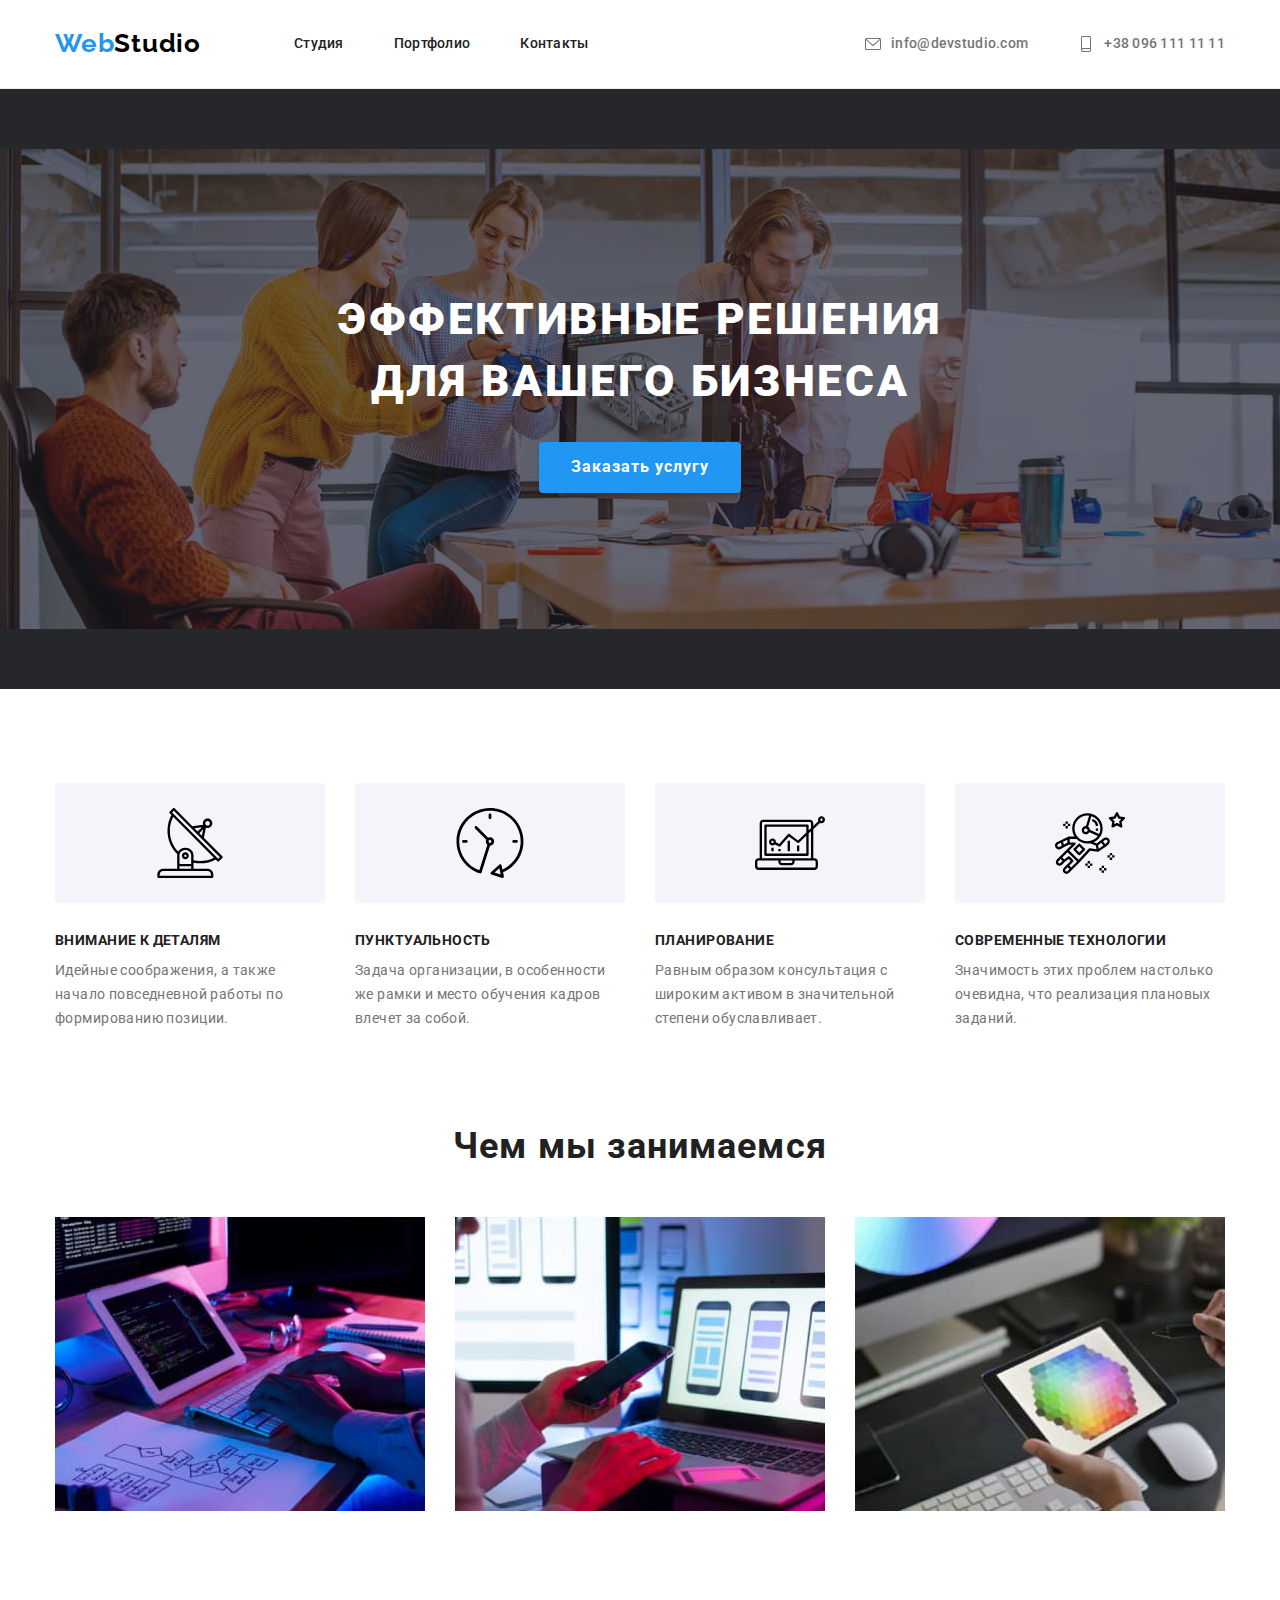
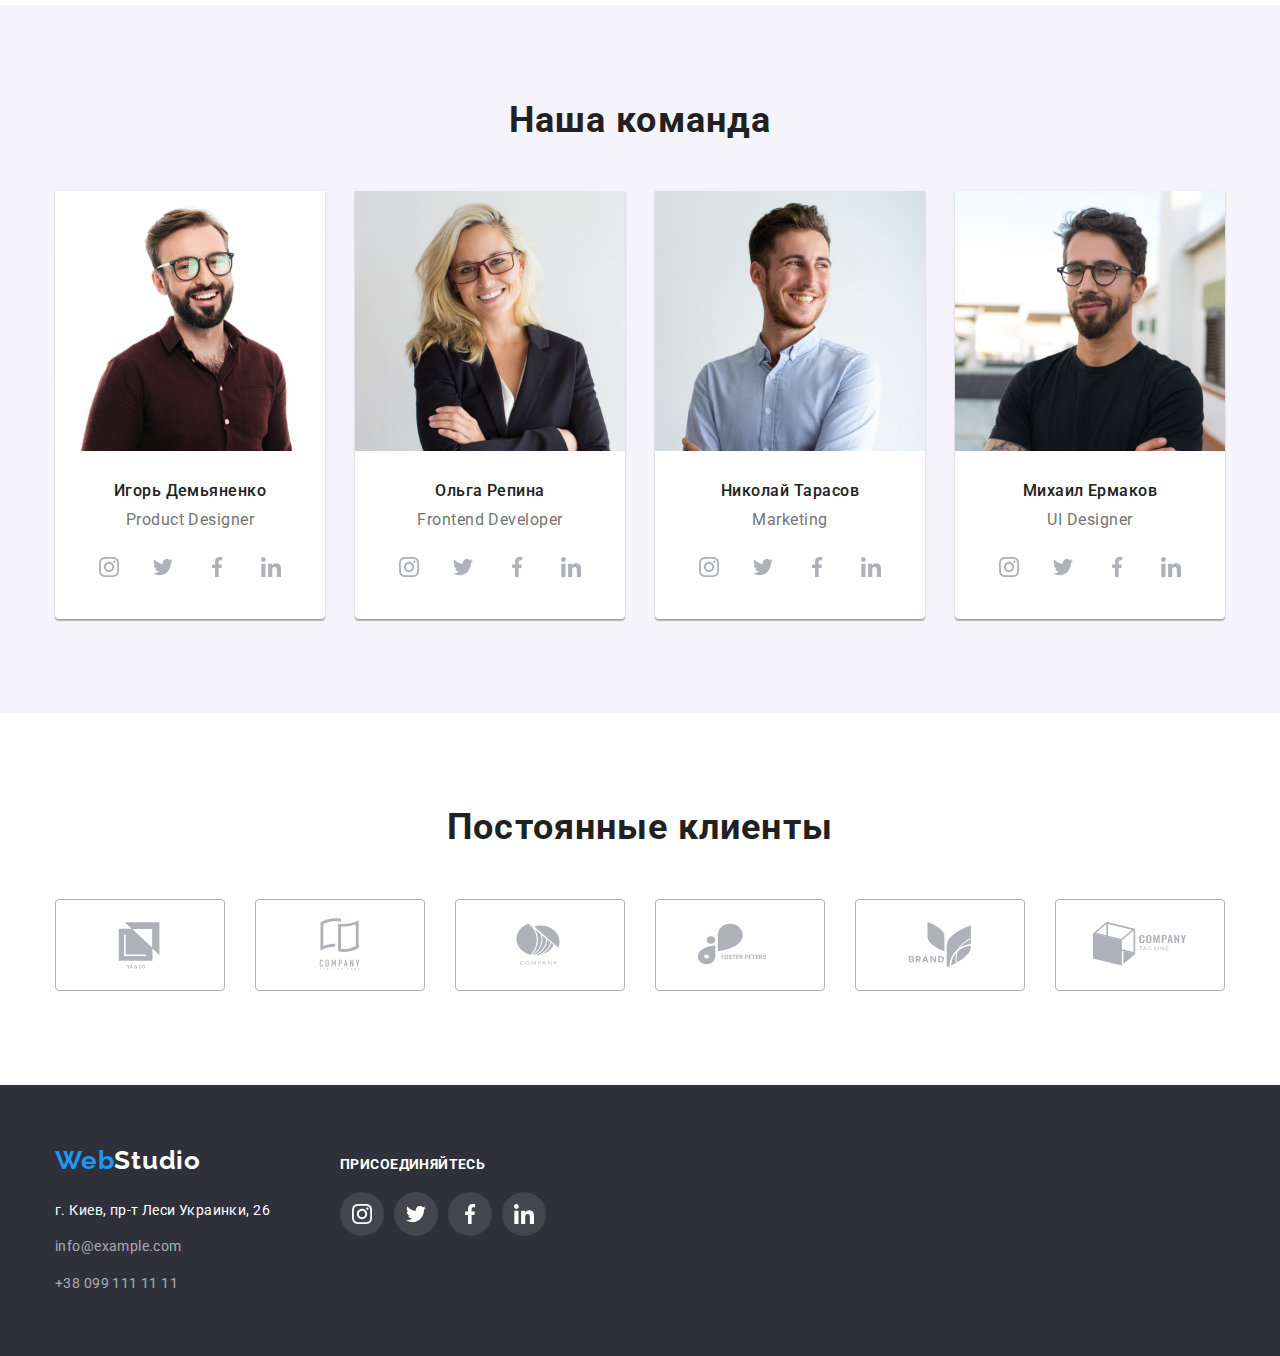
==== index.html @ 1ecd4c77 "первая загрузка сайта" ====
<!DOCTYPE html>
<html lang="ru">

<head>
    <meta charset="UTF-8">
    <meta http-equiv="X-UA-Compatible" content="IE=edge">
    <meta name="viewport" content="width=device-width, initial-scale=1.0">
    <title>Webstudio</title>
    <link rel="preconnect" href="https://fonts.googleapis.com">
    <link rel="preconnect" href="https://fonts.gstatic.com" crossorigin>
    <link
        href="https://fonts.googleapis.com/css2?family=Raleway:wght@700&family=Roboto:wght@400;500;700;900&display=swap"
        rel="stylesheet">
    <link rel="stylesheet" href="./css/modern-normalize.css">
    <link rel="stylesheet" href="./css/styles.css">
</head>

<body>

    <!--Шапка сайта. Навигация-->

    <header class="header">
        <div class="container">
            <div class="header-nav">
                <nav class="navigation">
                    <a class="header-logo link" href="./index.html"><span class="header-logo-decor">Web</span>Studio</a>
                    <ul class="menu-list lists">
                        <li class="nav-menu-item"><a class="menu-item link" href="./index.html">Студия</a></li>
                        <li class="nav-menu-item"><a class="menu-item link" href="./portfolio.html">Портфолио</a></li>
                        <li class="nav-menu-item"><a class="menu-item link" href="">Контакты</a></li>
                    </ul>
                </nav>
                <ul class="lists">
                    <li class="nav-email"><a class="email-nav link" href="mailto:info@devstudio.com">
                            <svg class="email-icon">
                                <use href="./images/icons.svg#icon-email"></use>
                            </svg>info@devstudio.com</a></li>
                    <li class="nav-tel"><a class="tel-nav link" href="tel:+380961111111">
                            <svg class="phone-icon">
                                <use href="./images/icons.svg#icon-phone"></use>
                            </svg>+38 096 111 11 11</a></li>
                </ul>
            </div>
        </div>
    </header>

    <!--Главный контект страницы-->

    <main class="main-content">

        <!--Секция Герой-->

        <section class="hero">
            <div class="container">
                <h1 class="hero-title">
                    Эффективные решения для вашего бизнеса
                </h1>
                <button class="hero-button" type="button">Заказать услугу</button>
            </div>
        </section>

        <!--Секция преимущества-->

        <section class="section">
            <div class="container">
                <h2 class="visually-hidden">Наши преимущества</h2>
                <ul class="list-advantages lists">
                    <li class="item-advantages">
                        <div class="antenna-svg">
                            <svg class="icon-antenna">
                                <use href="./images/icons.svg#icon-antenna"></use>
                            </svg>
                        </div>
                        <h3 class="title-advantages">Внимание к деталям</h3>
                        <p class="content-advantages">Идейные соображения, а также начало повседневной работы по
                            формированию позиции.</p>
                    </li>

                    <li class="item-advantages">
                        <div class="clock-svg">
                            <svg class="icon-clock">
                                <use href="./images/icons.svg#icon-clock"></use>
                            </svg>
                        </div>
                        <h3 class="title-advantages">Пунктуальность</h3>
                        <p class="content-advantages">Задача организации, в особенности же рамки и место обучения
                            кадров
                            влечет за собой.</p>
                    </li>

                    <li class="item-advantages">
                        <div class="diagram-svg">
                            <svg class="icon-diagram">
                                <use href="./images/icons.svg#icon-diagram"></use>
                            </svg>
                        </div>
                        <h3 class="title-advantages">Планирование</h3>
                        <p class="content-advantages">Равным образом консультация с широким активом в значительной
                            степени
                            обуславливает.</p>
                    </li>

                    <li class="item-advantages">
                        <div class="astronaut-svg">
                            <svg class="icon-astronaut">
                                <use href="./images/icons.svg#icon-astronaut"></use>
                            </svg>
                        </div>
                        <h3 class="title-advantages">Современные технологии</h3>
                        <p class="content-advantages">Значимость этих проблем настолько очевидна, что реализация
                            плановых
                            заданий.</p>
                    </li>
                </ul>
            </div>
        </section>

        <!--Секция чем мы занимаемся-->

        <section class="services section">
            <div class="container">
                <h2 class="title-services">Чем мы занимаемся</h2>
                <ul class="services-list lists">
                    <li class="services-item"><img src="./images/service1.jpg" alt="Пишем код" width="370">
                    </li>
                    <li class="services-item"><img src="./images/service2.jpg" alt="Делаем дизайн" width="370"></li>
                    <li class="services-item"><img src="./images/service3.jpg" alt="Точный подбор цветовой гаммы"
                            width="370"></li>
                </ul>
            </div>
        </section>

        <!--Секция наша команда-->
        <section class="team section">
            <div class="container">
                <h2 class="team-title">Наша команда</h2>
                <ul class="team-list lists">

                    <li class="team-item">
                        <img class="img team-image" src="./images/team1.jpg" alt="Игорь Демьяненко" width="270">
                        <div class="name-position">
                            <h3 class="team-name">Игорь Демьяненко</h3>
                            <p class="team-position">Product Designer</p>
                            <ul class="team-social-icons">
                                <li class="team-social-icon-link link">
                                    <a href="https://www.instagram.com/" class="icon-bg" target="_blank">
                                        <svg class="icon-social">
                                            <use href="./images/icons.svg#icon-instagram"></use>
                                        </svg>
                                    </a>
                                </li>
                                <li class="team-social-icon-link link">
                                    <a href="https://twitter.com/?lang=ru" class="icon-bg" target="_blank">
                                        <svg class="icon-social">
                                            <use href="./images/icons.svg#icon-twitter"></use>
                                        </svg>
                                    </a>
                                </li>
                                <li class="team-social-icon-link link">
                                    <a href="https://www.facebook.com/" class="icon-bg" target="_blank">
                                        <svg class="icon-social">
                                            <use href="./images/icons.svg#icon-facebook"></use>
                                        </svg>
                                    </a>
                                </li>
                                <li class="team-social-icon-link link">
                                    <a href="https://www.linkedin.com/" class="icon-bg" target="_blank">
                                        <svg class="icon-social">
                                            <use href="./images/icons.svg#icon-linkedin"></use>
                                        </svg>
                                    </a>
                                </li>
                            </ul>
                        </div>

                    </li>

                    <li class="team-item">
                        <img class="img team-image" src="./images/team2.jpg" alt="Ольга Репина" width="270">
                        <div class="name-position">
                            <h3 class="team-name">Ольга Репина</h3>
                            <p class="team-position">Frontend Developer</p>
                            <ul class="team-social-icons">
                                <li class="team-social-icon-link link">
                                    <a href="https://www.instagram.com/" class="icon-bg" target="_blank">
                                        <svg class="icon-social">
                                            <use href="./images/icons.svg#icon-instagram"></use>
                                        </svg>
                                    </a>
                                </li>
                                <li class="team-social-icon-link link">
                                    <a href="https://twitter.com/?lang=ru" class="icon-bg" target="_blank">
                                        <svg class="icon-social">
                                            <use href="./images/icons.svg#icon-twitter"></use>
                                        </svg>
                                    </a>
                                </li>
                                <li class="team-social-icon-link link">
                                    <a href="https://www.facebook.com/" class="icon-bg" target="_blank">
                                        <svg class="icon-social">
                                            <use href="./images/icons.svg#icon-facebook"></use>
                                        </svg>
                                    </a>
                                </li>
                                <li class="team-social-icon-link link">
                                    <a href="https://www.linkedin.com/" class="icon-bg" target="_blank">
                                        <svg class="icon-social">
                                            <use href="./images/icons.svg#icon-linkedin"></use>
                                        </svg>
                                    </a>
                                </li>
                            </ul>
                        </div>

                    </li>

                    <li class="team-item">
                        <img class="img team-image" src="./images/team3.jpg" alt="Николай Тарасов" width="270">
                        <div class="name-position">
                            <h3 class="team-name">Николай Тарасов</h3>
                            <p class="team-position">Marketing</p>
                            <ul class="team-social-icons">
                                <li class="team-social-icon-link link">
                                    <a href="https://www.instagram.com/" class="icon-bg" target="_blank">
                                        <svg class="icon-social">
                                            <use href="./images/icons.svg#icon-instagram"></use>
                                        </svg>
                                    </a>
                                </li>
                                <li class="team-social-icon-link link">
                                    <a href="https://twitter.com/?lang=ru" class="icon-bg" target="_blank">
                                        <svg class="icon-social">
                                            <use href="./images/icons.svg#icon-twitter"></use>
                                        </svg>
                                    </a>
                                </li>
                                <li class="team-social-icon-link link">
                                    <a href="https://www.facebook.com/" class="icon-bg" target="_blank">
                                        <svg class="icon-social">
                                            <use href="./images/icons.svg#icon-facebook"></use>
                                        </svg>
                                    </a>
                                </li>
                                <li class="team-social-icon-link link">
                                    <a href="https://www.linkedin.com/" class="icon-bg" target="_blank">
                                        <svg class="icon-social">
                                            <use href="./images/icons.svg#icon-linkedin"></use>
                                        </svg>
                                    </a>
                                </li>
                            </ul>
                        </div>

                    </li>

                    <li class="team-item">
                        <img class="img team-image" src="./images/team4.jpg" alt="Михаил Ермаков" width="270">
                        <div class="name-position">
                            <h3 class="team-name">Михаил Ермаков</h3>
                            <p class="team-position">UI Designer</p>
                            <ul class="team-social-icons">
                                <li class="team-social-icon-link link">
                                    <a href="https://www.instagram.com/" class="icon-bg" target="_blank">
                                        <svg class="icon-social">
                                            <use href="./images/icons.svg#icon-instagram"></use>
                                        </svg>
                                    </a>
                                </li>
                                <li class="team-social-icon-link link">
                                    <a href="https://twitter.com/?lang=ru" class="icon-bg" target="_blank">
                                        <svg class="icon-social">
                                            <use href="./images/icons.svg#icon-twitter"></use>
                                        </svg>
                                    </a>
                                </li>
                                <li class="team-social-icon-link link">
                                    <a href="https://www.facebook.com/" class="icon-bg" target="_blank">
                                        <svg class="icon-social">
                                            <use href="./images/icons.svg#icon-facebook"></use>
                                        </svg>
                                    </a>
                                </li>
                                <li class="team-social-icon-link link">
                                    <a href="https://www.linkedin.com/" class="icon-bg" target="_blank">
                                        <svg class="icon-social">
                                            <use href="./images/icons.svg#icon-linkedin"></use>
                                        </svg>
                                    </a>
                                </li>
                            </ul>
                        </div>

                    </li>
                </ul>
            </div>
        </section>

        <section class="section">
            <div class="container">
                <h2 class="clients-title">Постоянные клиенты</h2>
                <ul class="clients-list lists">
                    <li class="clients-item">
                        <a href="" class="clients-link link">
                            <svg class="clients-icon">
                                <use href="./images/icons.svg#icon-Logo-client1"></use>
                            </svg>
                        </a>
                    </li>
                    <li class="clients-item">
                        <a href="" class="clients-link link">
                            <svg class="clients-icon">
                                <use href="./images/icons.svg#icon-Logo-client2"></use>
                            </svg>
                        </a>
                    </li>
                    <li class="clients-item">
                        <a href="" class="clients-link link">
                            <svg class="clients-icon">
                                <use href="./images/icons.svg#icon-Logo-client3"></use>
                            </svg>
                        </a>
                    </li>
                    <li class="clients-item">
                        <a href="" class="clients-link link">
                            <svg class="clients-icon">
                                <use href="./images/icons.svg#icon-Logo-client4"></use>
                            </svg>
                        </a>
                    </li>
                    <li class="clients-item">
                        <a href="" class="clients-link link">
                            <svg class="clients-icon">
                                <use href="./images/icons.svg#icon-Logo-client5"></use>
                            </svg>
                        </a>
                    </li>
                    <li class="clients-item">
                        <a href="" class="clients-link link">
                            <svg class="clients-icon">
                                <use href="./images/icons.svg#icon-Logo-client6"></use>
                            </svg>
                        </a>
                    </li>
                </ul>
            </div>
        </section>
    </main>

    <!--Подвал сайта-->

    <footer class="footer">
        <div class="container footer-content-container">
            <div class="footer-content">
                <a class="footer-logo link" href="./index.html"><span class="footer-logo-decor">Web</span><span
                        class="footer-logo-decor-studio">Studio</span></a>
                <address>
                    <ul class="lists">
                        <li class="address-list-item"><a class="address link"
                                href="https://www.google.com.ua/maps/place/%D0%B1%D1%83%D0%BB.+%D0%9B%D0%B5%D1%81%D0%B8+%D0%A3%D0%BA%D1%80%D0%B0%D0%B8%D0%BD%D0%BA%D0%B8,+26,+%D0%9A%D0%B8%D0%B5%D0%B2,+02000/@50.4265841,30.5361971,17z/data=!3m1!4b1!4m5!3m4!1s0x40d4cf0e033ecbe9:0x57a4dffefec77da0!8m2!3d50.4265807!4d30.5383858?hl=ru"
                                target="_blank">г.
                                Киев, пр-т Леси Украинки, 26</a></li>
                        <li class="address-list-item"><a class="email-footer link"
                                href="mailto:info@example.com">info@example.com</a></li>
                        <li class="address-list-item"><a class="tel-footer link" href="tel:+380991111111">+38 099 111 11
                                11</a></li>
                    </ul>
                </address>
            </div>

            <div class="footer-socials">
                <p class="footer-social-title">присоединяйтесь</p>
                <ul class="footer-social-icons">
                    <li class="footer-social-icon-link link">
                        <a href="https://www.instagram.com/" class="footer-icon-bg" target="_blank">
                            <svg class="footer-icon-social">
                                <use href="./images/icons.svg#icon-instagram"></use>
                            </svg>
                        </a>
                    </li>
                    <li class="footer-social-icon-link link">
                        <a href="https://twitter.com/?lang=ru" class="footer-icon-bg" target="_blank">
                            <svg class="footer-icon-social">
                                <use href="./images/icons.svg#icon-twitter"></use>
                            </svg>
                        </a>
                    </li>
                    <li class="footer-social-icon-link link">
                        <a href="https://www.facebook.com/" class="footer-icon-bg" target="_blank">
                            <svg class="footer-icon-social">
                                <use href="./images/icons.svg#icon-facebook"></use>
                            </svg>
                        </a>
                    </li>
                    <li class="footer-social-icon-link link">
                        <a href="https://www.linkedin.com/" class="footer-icon-bg" target="_blank">
                            <svg class="footer-icon-social">
                                <use href="./images/icons.svg#icon-linkedin"></use>
                            </svg>
                        </a>
                    </li>
                </ul>
            </div>
        </div>
    </footer>
</body>

</html>
---- css/styles.css ----
/*----------Переменные для сайта----------*/
:root {
    /*-----Глобальные цвета-----*/
    --body-color: #757575;
    --a-color: #212121;
    /*-----Цвета для логотипа-----*/
    --logo-color: #000000;
    --logo-decor-color: #2196F3;
    /*-----Цвета для ссылок-----*/
    --menu-item-hover-focus-color: #2196F3;
    --email-tel-nav-color: #757575;
    --email-tel-nav-hover-focus-color: #2196F3;
    --email-tel-footer-color: #ffffff;
    /*-----index.html. Section Hero-----*/
    --hero-title-color: #ffffff;
    --hero-button-bg-color: #2196F3;
    --hero-button-text-color: #FFFFFF;
    /*-----index.html. Section Advantages-----*/
    --title-advantages-color: #212121;
    --content-advantages-color: #757575;
    /*-----index.html. Section Services-----*/
    --title-services-color: #212121;
    /*-----index.html. Section Team-----*/
    --team-title-color: #212121;
    --team-name-color: #212121;
    --team-position-color: #757575;
    /*-----portfolio.html. Section Filter-----*/
    --filter-btn-color: #212121;
    --filter-btn-bg-color: #F5F4FA;
    --filter-btn-bg-hover-focus-color: #2196F3;
    --filter-btn-text-chover-focus-color: #FFFFFF;
    /*-----portfolio.html. Section Cards-----*/
    --cards-item-title-color: #212121;
    --cards-item-type-color: #757575;
}
/*----------Стандартные свойства для сайта----------*/
body {
    font-family: 'Roboto', sans-serif;
    line-height: 1.71;
    color: var(--body-color);
    margin: 0;
}

.link {
    text-decoration: none;
    font-size: 14px;
    line-height: 1.71;
    letter-spacing: 0.02em;
    color: var(--a-color);
    list-style: none;
}
.container {
    width: 1200px;
    margin-left: auto;
    margin-right: auto;
    padding-left: 15px;
    padding-right: 15px;
}
.section {
    padding-top: 94px;
    padding-bottom: 94px;
}

.lists {
    list-style: none;
}
h1,
h2,
h3,
h4,
h5,
h6,
ul,
p {
    margin: 0;
    padding: 0;
}
img {
    display: block;
    max-width: 100%;
    height: auto;
}

.visually-hidden {
    position: absolute;
    width: 1px;
    height: 1px;
    margin: -1px;
    border: 0;
    padding: 0;
    
    white-space: nowrap;
    clip-path: inset(100%);
    clip: rect(0 0 0 0);
    overflow: hidden;
  }

/*----------Стили для логотипа. Шапка/Подвал сайта----------*/
.header {
    border-bottom: 1px solid #ECECEC;
}

.header-logo {
    font-family: 'Raleway', sans-serif;
    font-weight: 700;
    font-size: 26px;
    line-height: 1.2;
    letter-spacing: 0.03em;
    color: var(--logo-color);
    margin-right: 93px;
}
.footer-logo {
    font-family: 'Raleway', sans-serif;
    font-weight: 700;
    font-size: 26px;
    line-height: 1.2;
    letter-spacing: 0.03em;
    color: var(--logo-color);
}

.header-logo-decor,
.footer-logo-decor {
    color: var(--logo-decor-color);
}
.footer-logo-decor-studio {
    color: #FFFFFF;
}
/*----------Оформление ссылок. Шапка/Подвал сайта----------*/
/*HEADER*/
.header-nav {
    display: flex;
    justify-content: space-between;
    align-items: center;
}

.navigation {
    display: flex;
    align-items: center;
}

.navigation > .menu-list {
    display: flex;
}

.nav-menu-item {
    margin-right: 50px;
}

.navigation .nav-menu-item:last-child {
    margin-right: 0;
}

.header-nav > .lists {
    display: flex;
}

.nav-email {
    margin-right: 50px;
}

.menu-item {
    font-weight: 500;
    padding-top: 32px;
    padding-bottom: 32px;
    display: block;
}
.menu-item:hover,
.menu-item:focus {
    color: var(--menu-item-hover-focus-color);
}
.email-nav,
.tel-nav {
    color: var(--email-tel-nav-color);
    font-weight: 500;
    padding-top: 32px;
    padding-bottom: 32px;
    display: inline-flex;
    align-items: center;
}
.email-nav:hover,
.email-nav:focus,
.tel-nav:hover,
.tel-nav:focus {
    color: var(--email-tel-nav-hover-focus-color);
}

.email-icon {
    width: 16px;
    height: 16px;
    fill: currentColor;
    margin-right: 10px;
}

.phone-icon {
    width: 16px;
    height: 16px;
    fill: currentColor;
    margin-right: 10px;
}

/*FOOTER*/
.footer-content {
    margin-right: 70px;
}

.footer-content-container {
    display: flex;
    align-items: baseline;
}

.footer-logo {
    display: block;
    margin-bottom: 20px;
}
.address {
    color: var(--email-tel-footer-color);
    letter-spacing: 0.03em;
    font-style: normal;
}
.address-list-item {
    margin-bottom: 9px;
}
.address-list-item:last-child {
    margin-bottom: 0;
    
}
.email-footer,
.tel-footer {
    color: rgba(255, 255, 255, 0.6);
    letter-spacing: 0.03em;
    font-style: normal;
}

.footer {
    background-color: #2F303A;
    padding-top: 60px;
    padding-bottom: 60px;
}

.footer-social-title {
    font-weight: 700;
    font-size: 14px;
    line-height: 16px;
    letter-spacing: 0.03em;
    text-transform: uppercase;
    color: #ffffff;
    margin-bottom: 20px;
}

.footer-social-icons {
    display: flex;
    justify-content: center;
}

.footer-social-icon-link {
    margin-right: 10px;
}

.footer-social-icon-link:last-child {
    margin-right: 0;
}

.footer-icon-bg {
    width: 44px;
    height: 44px;
    border: none;
    border-radius: 50%;
    padding: 0;
    display: inline-flex;
    align-items: center;
    justify-content: center;
    color: #ffffff;
    background: rgba(255, 255, 255, 0.1);
}

.footer-icon-bg:hover,
.footer-icon-bg:focus {
    background: #2196F3;
}

.footer-icon-social {
    fill: currentColor;
    width: 20px;
    height: 20px;
}

.footer-icon-social:hover,
.footer-icon-social:focus {
    background: #2196F3;
}

/*----------Страница index.html. Main. Section "HERO"----------*/
.hero {
    padding-top: 200px;
    padding-bottom: 200px;
    text-align: center;

    max-width: 1600px;
    height: 600px;
    margin-right: auto;
    margin-left: auto;
    background: linear-gradient(0deg, rgba(47, 48, 58, 0.4), rgba(47, 48, 58, 0.4)), url(../images/hero.jpg);
    background-color: #212121;
    background-repeat: no-repeat;
    background-size: contain;
    background-position: center;
}

.hero-title {
    font-weight: 900;
    font-size: 44px;
    line-height: 1.4;
    letter-spacing: 0.06em;
    text-transform: uppercase;
    color: var(--hero-title-color);
    width: 696px;
    margin-left: auto;
    margin-right: auto;
    margin-bottom: 30px;
}

.hero-button {
    font-weight: 700;
    font-size: 16px;
    line-height: 1.9;
    letter-spacing: 0.06em;
    padding: 10px 32px;
    background-color: var(--hero-button-bg-color);
    color: var(--hero-button-text-color);
    border: none;
    cursor: pointer;
    box-shadow: 0px 4px 4px rgba(0, 0, 0, 0.15);
    border-radius: 4px;
}
/*----------Страница index.html. Main. Section "advantages"----------*/
.list-advantages {
    display: flex;
}

.item-advantages {
    width: 270px;
    margin-right: 30px;
}

.antenna-svg {
    background-color: #F5F4FA;
    height: 120px;
    display: block;
    margin-bottom: 30px;
    border-radius: 4px;
    display: flex;
    align-items: center;
    justify-content: center;
}

.icon-antenna {
    width: 70px;
    height: 70px;
}

.clock-svg {
    background-color: #F5F4FA;
    height: 120px;
    display: block;
    margin-bottom: 30px;
    border-radius: 4px;
    display: flex;
    align-items: center;
    justify-content: center;
}

.icon-clock {
    width: 70px;
    height: 70px;
}

.diagram-svg {
    background-color: #F5F4FA;
    height: 120px;
    display: block;
    margin-bottom: 30px;
    border-radius: 4px;
    display: flex;
    align-items: center;
    justify-content: center;
}

.icon-diagram {
    width: 70px;
    height: 70px;
}

.astronaut-svg {
    background-color: #F5F4FA;
    height: 120px;
    display: block;
    margin-bottom: 30px;
    border-radius: 4px;
    display: flex;
    align-items: center;
    justify-content: center;
}

.icon-astronaut {
    width: 70px;
    height: 70px;
    display: flex;
    align-items: center;
    justify-content: center;
}

.item-advantages:last-child {
    margin-right: 0;
}

.title-advantages {
    font-size: 14px;
    font-weight: 700;
    line-height: 1.14;
    letter-spacing: 0.03em;
    text-transform: uppercase;
    color: var(--title-advantages-color);
    margin-bottom: 10px;
}
.content-advantages {
    letter-spacing: 0.03em;
    color: var(--content-advantages-color);
    font-size: 14px;
}
/*----------Страница index.html. Main. Section "services"----------*/
.services {
    padding-top: 0;
}

.title-services {
    font-weight: 700;
    font-size: 36px;
    line-height: 1.17;
    text-align: center;
    letter-spacing: 0.03em;
    color: var(--title-services-color);
    margin-bottom: 50px;
}
.services-list {
    display: flex;
}

.services-item {
    margin-right: 30px;
}

.services-item:last-child {
    margin-right: 0;
}

/*----------Страница index.html. Main. Section "team"----------*/
.team {
    background-color: #F5F4FA;
}

.team-list {
    display: flex;
}

.team-title {
    font-weight: 700;
    font-size: 36px;
    line-height: 1.17;
    text-align: center;
    letter-spacing: 0.03em;
    color: var(--team-title-color);
    margin-bottom: 50px;
}

.team-item {
    margin-right: 30px;
    box-shadow: 0px 1px 3px rgba(0, 0, 0, 0.12), 0px 1px 1px rgba(0, 0, 0, 0.14), 0px 2px 1px rgba(0, 0, 0, 0.2);
    border-radius: 0px 0px 4px 4px;
    background-color: #FFFFFF;
}
.team-item:last-child {
    margin-right: 0;
}
.name-position {
    padding-top: 30px;
    padding-bottom: 30px;
}

.team-item .team-name {
    font-weight: 500;
    font-size: 16px;
    line-height: 1.19;
    letter-spacing: 0.03em;
    color: var(--team-name-color);
    text-align: center;
    margin-bottom: 10px;
}
.team-item .team-position {
    font-size: 16px;
    line-height: 1.19;
    letter-spacing: 0.03em;
    color: var(--team-position-color);
    text-align: center;
    margin-bottom: 16px;
}

.team-social-icons {
    display: flex;
    justify-content: center;
}

.team-social-icon-link {
    margin-right: 10px;
}

.team-social-icon-link:last-child {
    margin-right: 0;
}

.icon-bg {
    width: 44px;
    height: 44px;
    border: none;
    border-radius: 50%;
    padding: 0;
    display: inline-flex;
    align-items: center;
    justify-content: center;
    color: #AFB1B8;
}

.icon-bg:hover,
.icon-bg:focus {
    background: #2196F3;
    color: #ffffff;
}

.icon-social {
    fill: currentColor;
    width: 20px;
    height: 20px;
}

.icon-social:hover,
.icon-social:focus {
    fill: #ffffff;
    background: #2196F3;
}

/*----------Страница index.html. Main. Section "CLIENTS"----------*/

.clients-title {
    font-weight: 700;
    font-size: 36px;
    line-height: 1.16;
    text-align: center;
    letter-spacing: 0.03em;
    color: #212121;
    margin-bottom: 50px;
}

.clients-list {
    display: flex;
    justify-content: center;
}

.clients-item {
    margin-right: 30px;
}

.clients-item:last-child {
    margin-right: 0;
}

.clients-link {
    width: 170px;
    height: 92px;
    color: #AFB1B8;
    border: 1px solid #AFB1B8;
    border-radius: 4px;
    display: inline-flex;
    align-items: center;
    justify-content: center;
}

.clients-link:hover,
.clients-link:focus {
    border: 1px solid #2196F3;
    color: #2196F3;
}

.clients-icon {
    width: 106px;
    height: 60px;
    fill: currentColor;
}

.clients-icon:hover,
.clients-icon:focus {
    fill: #2196F3;
}

/*----------Страница portfolio.html. Main. filter----------*/
.filter {
    display: flex;
    justify-content: center;
    margin-bottom: 50px;
}
.filter-btn {
    font-weight: 500;
    font-size: 16px;
    line-height: 1.62;
    text-align: center;
    letter-spacing: 0.03em;
    color: var(--filter-btn-color);
    border: none;
    background-color: var(--filter-btn-bg-color);
    padding: 6px 22px;
    cursor: pointer;
    border-radius: 4px;
    
}
.filter-item {
    margin-right: 8px;

}

.filter-item:last-of-type {
    margin-right: 0;
}

.filter-btn:hover,
.filter-btn:focus {
    background-color: var(--filter-btn-bg-hover-focus-color);
    color: var(--filter-btn-text-chover-focus-color);
    box-shadow: 0px 3px 1px rgba(0, 0, 0, 0.1), 0px 1px 2px rgba(0, 0, 0, 0.08), 0px 2px 2px rgba(0, 0, 0, 0.12);
}
/*----------Страница portfolio.html. Main. cards----------*/
.cards {
    display: flex;
    flex-wrap: wrap;
    justify-content: center;
    background: #FFFFFF;
 
}

.cards-item {
    margin-right: 30px;
    margin-bottom: 30px;
}

.card-link:hover,
.card-link:focus {
    box-shadow: 0px 1px 1px rgba(0, 0, 0, 0.12), 0px 4px 4px rgba(0, 0, 0, 0.06), 1px 4px 6px rgba(0, 0, 0, 0.16);
    display: block;
}

.card-item-content {
    padding-top: 20px;
    padding-bottom: 20px;
    padding-left: 24px;
    padding-right: 24px;
    border-left: 1px solid #EEEEEE;
    border-right: 1px solid #EEEEEE;
    border-bottom: 1px solid #EEEEEE;

}

.cards-item:nth-child(3n + 3) {
    margin-right: 0;
}

.cards-item:nth-last-child(-n + 3) {
    margin-bottom: 0;

}

.cards-item-title {
    font-weight: 700;
    font-size: 18px;
    line-height: 2;
    letter-spacing: 0.06em;
    color: var(--cards-item-title-color);
    margin-bottom: 4px;
}
.cards-item-type {
    font-size: 16px;
    line-height: 1.87;
    letter-spacing: 0.03em;
    color: var(--cards-item-type-color);
}
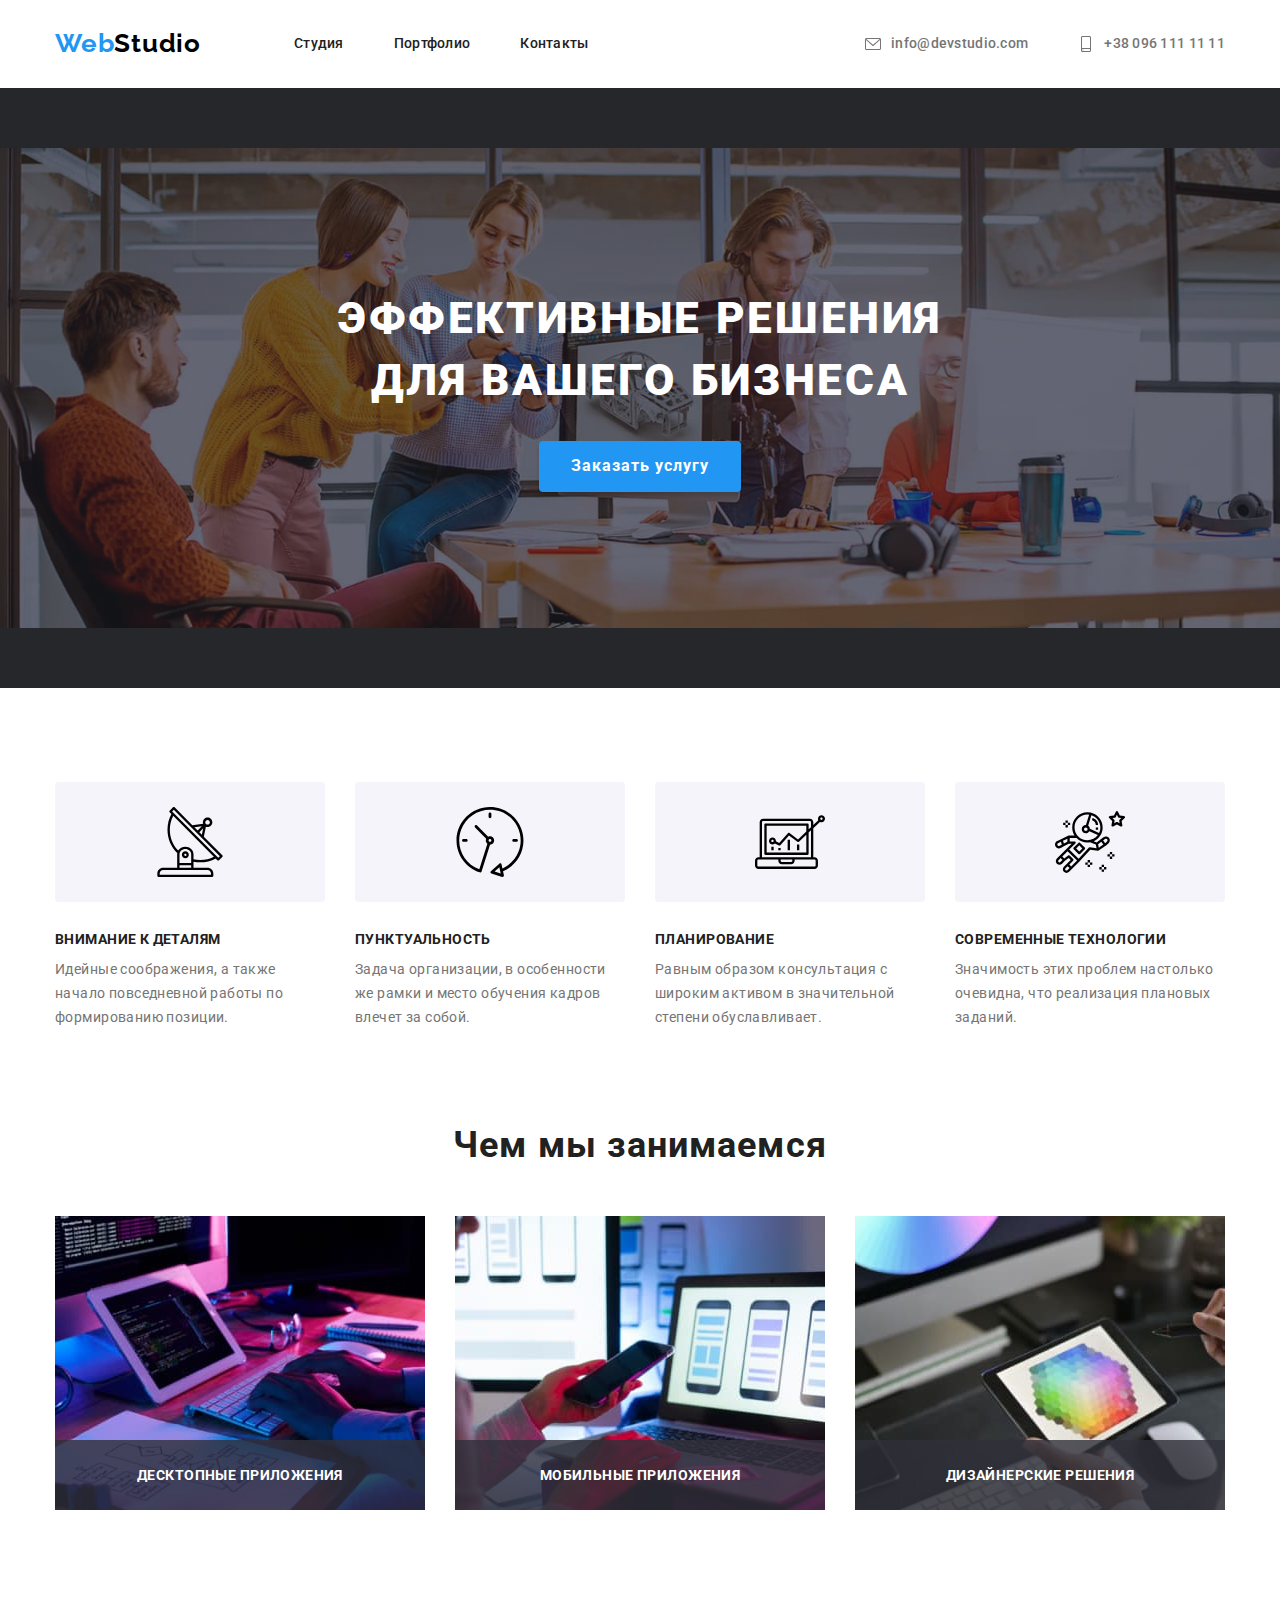
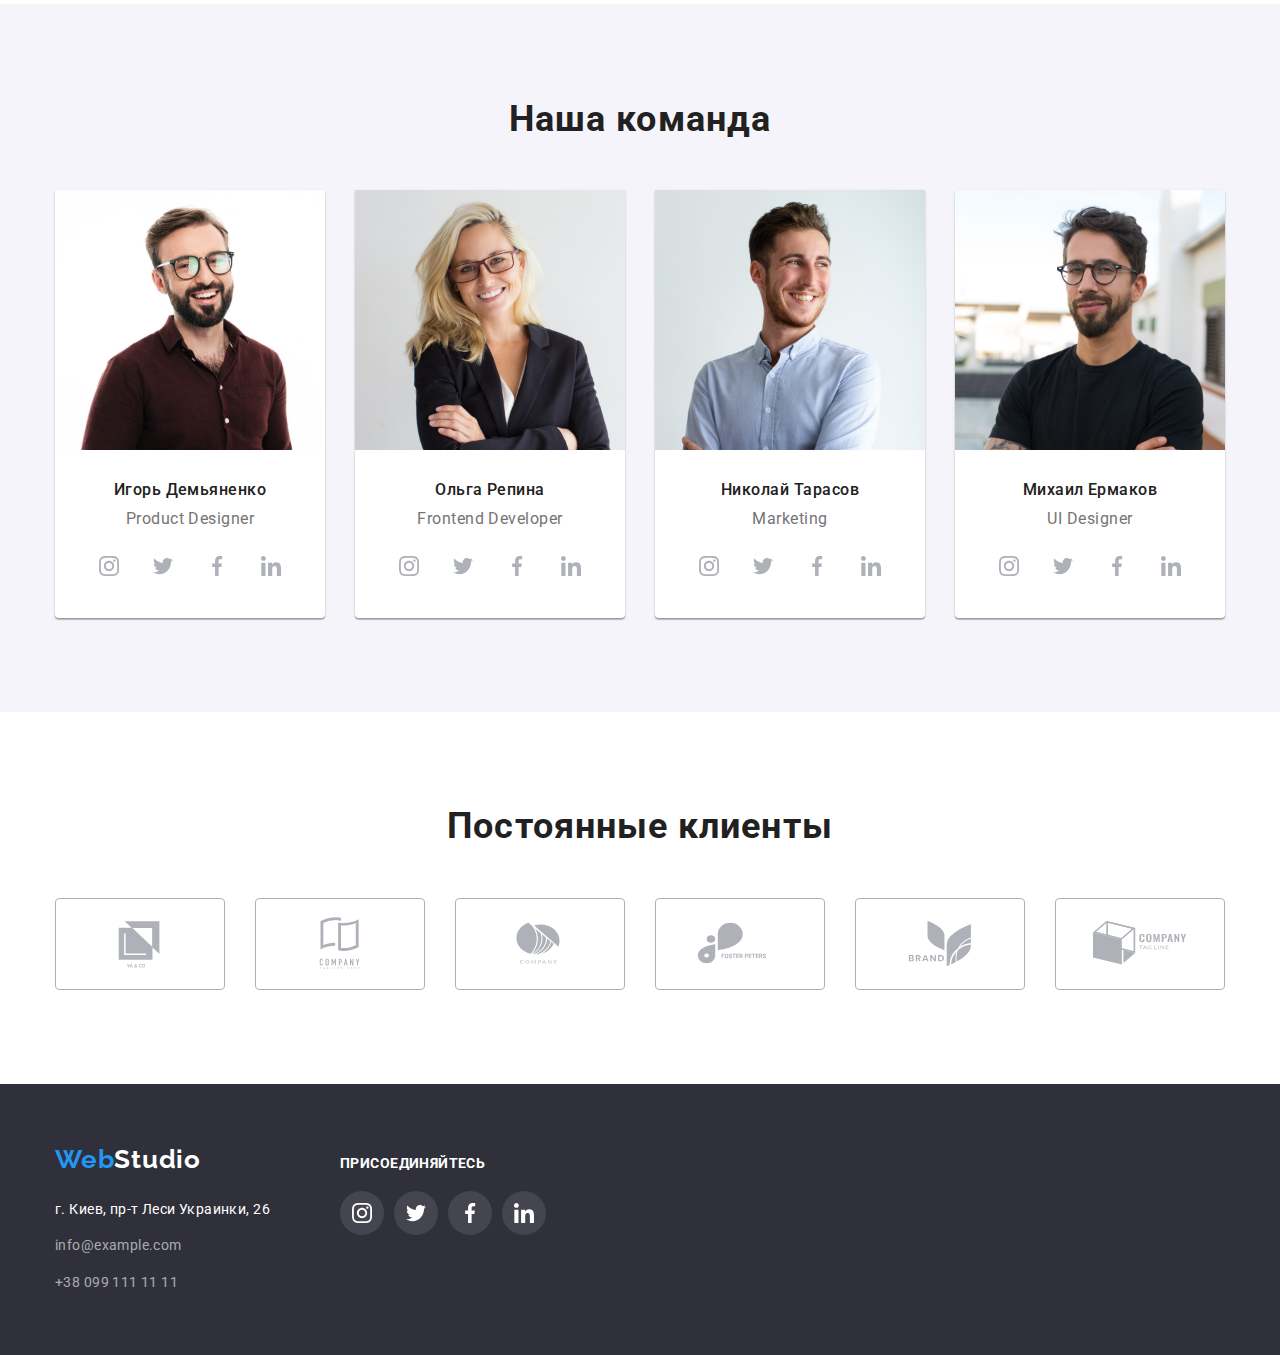
==== commit 0b951f9a: "выполненная работа" ====
--- a/index.html
+++ b/index.html
@@ -55,7 +55,14 @@
                 <h1 class="hero-title">
                     Эффективные решения для вашего бизнеса
                 </h1>
-                <button class="hero-button" type="button">Заказать услугу</button>
+                <button class="hero-button" type="button" data-modal-open>Заказать услугу</button>
+            </div>
+            <div class="backdrop is-hidden"  data-modal>
+                <div class="modal">
+                    <button class="btn-modal" data-modal-close>
+                        <svg width="11" height="11" fill="none" xmlns="http://www.w3.org/2000/svg"><path d="M11 1.108 9.892 0 5.5 4.392 1.108 0 0 1.108 4.392 5.5 0 9.892 1.108 11 5.5 6.608 9.892 11 11 9.892 6.608 5.5 11 1.108Z" fill="#000"/></svg>
+                    </button>
+                </div>
             </div>
         </section>
 
@@ -121,11 +128,18 @@
             <div class="container">
                 <h2 class="title-services">Чем мы занимаемся</h2>
                 <ul class="services-list lists">
-                    <li class="services-item"><img src="./images/service1.jpg" alt="Пишем код" width="370">
-                    </li>
-                    <li class="services-item"><img src="./images/service2.jpg" alt="Делаем дизайн" width="370"></li>
-                    <li class="services-item"><img src="./images/service3.jpg" alt="Точный подбор цветовой гаммы"
-                            width="370"></li>
+                    <li class="services-item">
+                        <img src="./images/service1.jpg" alt="Пишем код" width="370">
+                        <p class="disr-services">Десктопные приложения</p>
+                    </li>
+                    <li class="services-item">
+                        <img src="./images/service2.jpg" alt="Делаем дизайн" width="370">
+                        <p class="disr-services">Мобильные приложения</p>
+                    </li>
+                    <li class="services-item">
+                        <img src="./images/service3.jpg" alt="Точный подбор цветовой гаммы"width="370">
+                        <p class="disr-services">Дизайнерские решения</p>
+                    </li>
                 </ul>
             </div>
         </section>
@@ -402,6 +416,8 @@
             </div>
         </div>
     </footer>
+
+    <script src="./js/modal.js"></script>
 </body>
 
 </html>--- a/css/styles.css
+++ b/css/styles.css
@@ -97,7 +97,7 @@
 
 /*----------Стили для логотипа. Шапка/Подвал сайта----------*/
 .header {
-    border-bottom: 1px solid #ECECEC;
+    /*border-bottom: 1px solid #ECECEC;*/
 }
 
 .header-logo {
@@ -144,6 +144,8 @@
 
 .nav-menu-item {
     margin-right: 50px;
+    position: relative;
+
 }
 
 .navigation .nav-menu-item:last-child {
@@ -163,11 +165,33 @@
     padding-top: 32px;
     padding-bottom: 32px;
     display: block;
+    transition: color 250ms cubic-bezier(0.4, 0, 0.2, 1);
+
 }
 .menu-item:hover,
 .menu-item:focus {
     color: var(--menu-item-hover-focus-color);
-}
+
+}
+
+.menu-item::after{
+    content: "";
+    width: 100%;
+    height: 4px;
+    background: #2196F3;
+    border-radius: 2px;
+    position: absolute;
+    bottom: 0;
+    left: 0;
+    opacity: 0;
+    transition: opacity 250ms cubic-bezier(0.4, 0, 0.2, 1);
+
+}
+
+.menu-item:hover::after {
+    opacity: 1;
+}
+
 .email-nav,
 .tel-nav {
     color: var(--email-tel-nav-color);
@@ -176,7 +200,9 @@
     padding-bottom: 32px;
     display: inline-flex;
     align-items: center;
-}
+    transition: color 250ms cubic-bezier(0.4, 0, 0.2, 1);
+}
+
 .email-nav:hover,
 .email-nav:focus,
 .tel-nav:hover,
@@ -271,22 +297,24 @@
     justify-content: center;
     color: #ffffff;
     background: rgba(255, 255, 255, 0.1);
+    transition: background-color 250ms cubic-bezier(0.4, 0, 0.2, 1);
 }
 
 .footer-icon-bg:hover,
 .footer-icon-bg:focus {
-    background: #2196F3;
+    background-color: #2196F3;
 }
 
 .footer-icon-social {
     fill: currentColor;
     width: 20px;
     height: 20px;
+    transition: background-color 250ms cubic-bezier(0.4, 0, 0.2, 1);
 }
 
 .footer-icon-social:hover,
 .footer-icon-social:focus {
-    background: #2196F3;
+    background-color: #2196F3;
 }
 
 /*----------Страница index.html. Main. Section "HERO"----------*/
@@ -332,6 +360,57 @@
     box-shadow: 0px 4px 4px rgba(0, 0, 0, 0.15);
     border-radius: 4px;
 }
+
+/*-----Modal window-----*/
+.backdrop {
+    position: fixed;
+    top: 0;
+    left: 0;
+    width: 100%;
+    height: 100%;
+    background: rgba(0, 0, 0, 0.2);
+
+}
+
+.backdrop.is-hidden {
+    opacity: 0;
+    pointer-events: none;
+    visibility: hidden;
+}
+
+.modal {
+    position: absolute;
+    top: 50%;
+    left: 50%;
+    transform: translate(-50%, -50%);
+
+    margin: 0;
+    padding: 0;
+  
+    height: 581px;
+    width: 528px;
+    background-color: white;
+
+    background: #FFFFFF;
+    box-shadow: 0px 1px 3px rgba(0, 0, 0, 0.12), 0px 1px 1px rgba(0, 0, 0, 0.14), 0px 2px 1px rgba(0, 0, 0, 0.2);
+    border-radius: 4px;
+}
+
+.btn-modal {
+    position: absolute;
+
+    top: 8px;
+    left: 490px;
+
+    width: 30px;
+    height: 30px;
+    background: #FFFFFF;
+    border: 1px solid rgba(0, 0, 0, 0.1);
+    border-radius: 50%;
+
+}
+
+
 /*----------Страница index.html. Main. Section "advantages"----------*/
 .list-advantages {
     display: flex;
@@ -447,10 +526,32 @@
 
 .services-item {
     margin-right: 30px;
+    position: relative;
+
 }
 
 .services-item:last-child {
     margin-right: 0;
+}
+
+.disr-services {
+    position: absolute;
+    bottom: 0;
+    width: 100%;
+
+    background: rgba(47, 48, 58, 0.8);
+    padding-top: 27px;
+    padding-bottom: 27px;
+
+    text-align: center;
+    font-weight: 700;
+    font-size: 14px;
+    line-height: 16px;
+    text-align: center;
+    letter-spacing: 0.03em;
+    text-transform: uppercase;
+
+    color: #FFFFFF;
 }
 
 /*----------Страница index.html. Main. Section "team"----------*/
@@ -527,11 +628,14 @@
     align-items: center;
     justify-content: center;
     color: #AFB1B8;
+    background-color: #FFFFFF;
+    transition: background-color 250ms cubic-bezier(0.4, 0, 0.2, 1), color 250ms cubic-bezier(0.4, 0, 0.2, 1), fill 250ms cubic-bezier(0.4, 0, 0.2, 1);
+
 }
 
 .icon-bg:hover,
 .icon-bg:focus {
-    background: #2196F3;
+    background-color: #2196F3;
     color: #ffffff;
 }
 
@@ -544,7 +648,7 @@
 .icon-social:hover,
 .icon-social:focus {
     fill: #ffffff;
-    background: #2196F3;
+    background-color: #2196F3;
 }
 
 /*----------Страница index.html. Main. Section "CLIENTS"----------*/
@@ -581,6 +685,7 @@
     display: inline-flex;
     align-items: center;
     justify-content: center;
+    transition: color 250ms cubic-bezier(0.4, 0, 0.2, 1), border 250ms cubic-bezier(0.4, 0, 0.2, 1);
 }
 
 .clients-link:hover,
@@ -618,7 +723,7 @@
     padding: 6px 22px;
     cursor: pointer;
     border-radius: 4px;
-    
+    transition: background-color 250ms cubic-bezier(0.4, 0, 0.2, 1), color 250ms cubic-bezier(0.4, 0, 0.2, 1), box-shadow 250ms cubic-bezier(0.4, 0, 0.2, 1);
 }
 .filter-item {
     margin-right: 8px;
@@ -634,6 +739,8 @@
     background-color: var(--filter-btn-bg-hover-focus-color);
     color: var(--filter-btn-text-chover-focus-color);
     box-shadow: 0px 3px 1px rgba(0, 0, 0, 0.1), 0px 1px 2px rgba(0, 0, 0, 0.08), 0px 2px 2px rgba(0, 0, 0, 0.12);
+
+
 }
 /*----------Страница portfolio.html. Main. cards----------*/
 .cards {
@@ -654,6 +761,41 @@
     box-shadow: 0px 1px 1px rgba(0, 0, 0, 0.12), 0px 4px 4px rgba(0, 0, 0, 0.06), 1px 4px 6px rgba(0, 0, 0, 0.16);
     display: block;
 }
+
+.foto-card-disr {
+    position: relative;
+    overflow: hidden;
+}
+
+/*------Анимация карточки------*/
+.disr-foto-card {
+    position: absolute;
+    
+    display: block;
+    content: "";
+    width: 100%;
+    height: 100%;
+    background-color: rgba(33, 150, 243, 0.9);
+
+    font-weight: 400;
+    font-size: 18px;
+    line-height: 1.56;
+    letter-spacing: 0.03em;
+    color: #FFFFFF;
+
+    padding-top: 63px;
+    padding-bottom: 63px;
+    padding-left: 24px;
+    padding-right: 24px;
+    transform: translateY(100%);
+    transition: transform 250ms cubic-bezier(0.4, 0, 0.2, 1);
+}
+
+.card-link:hover .disr-foto-card{
+    transform: translateY(0);
+
+}
+/*--------------------------------------------------------*/
 
 .card-item-content {
     padding-top: 20px;
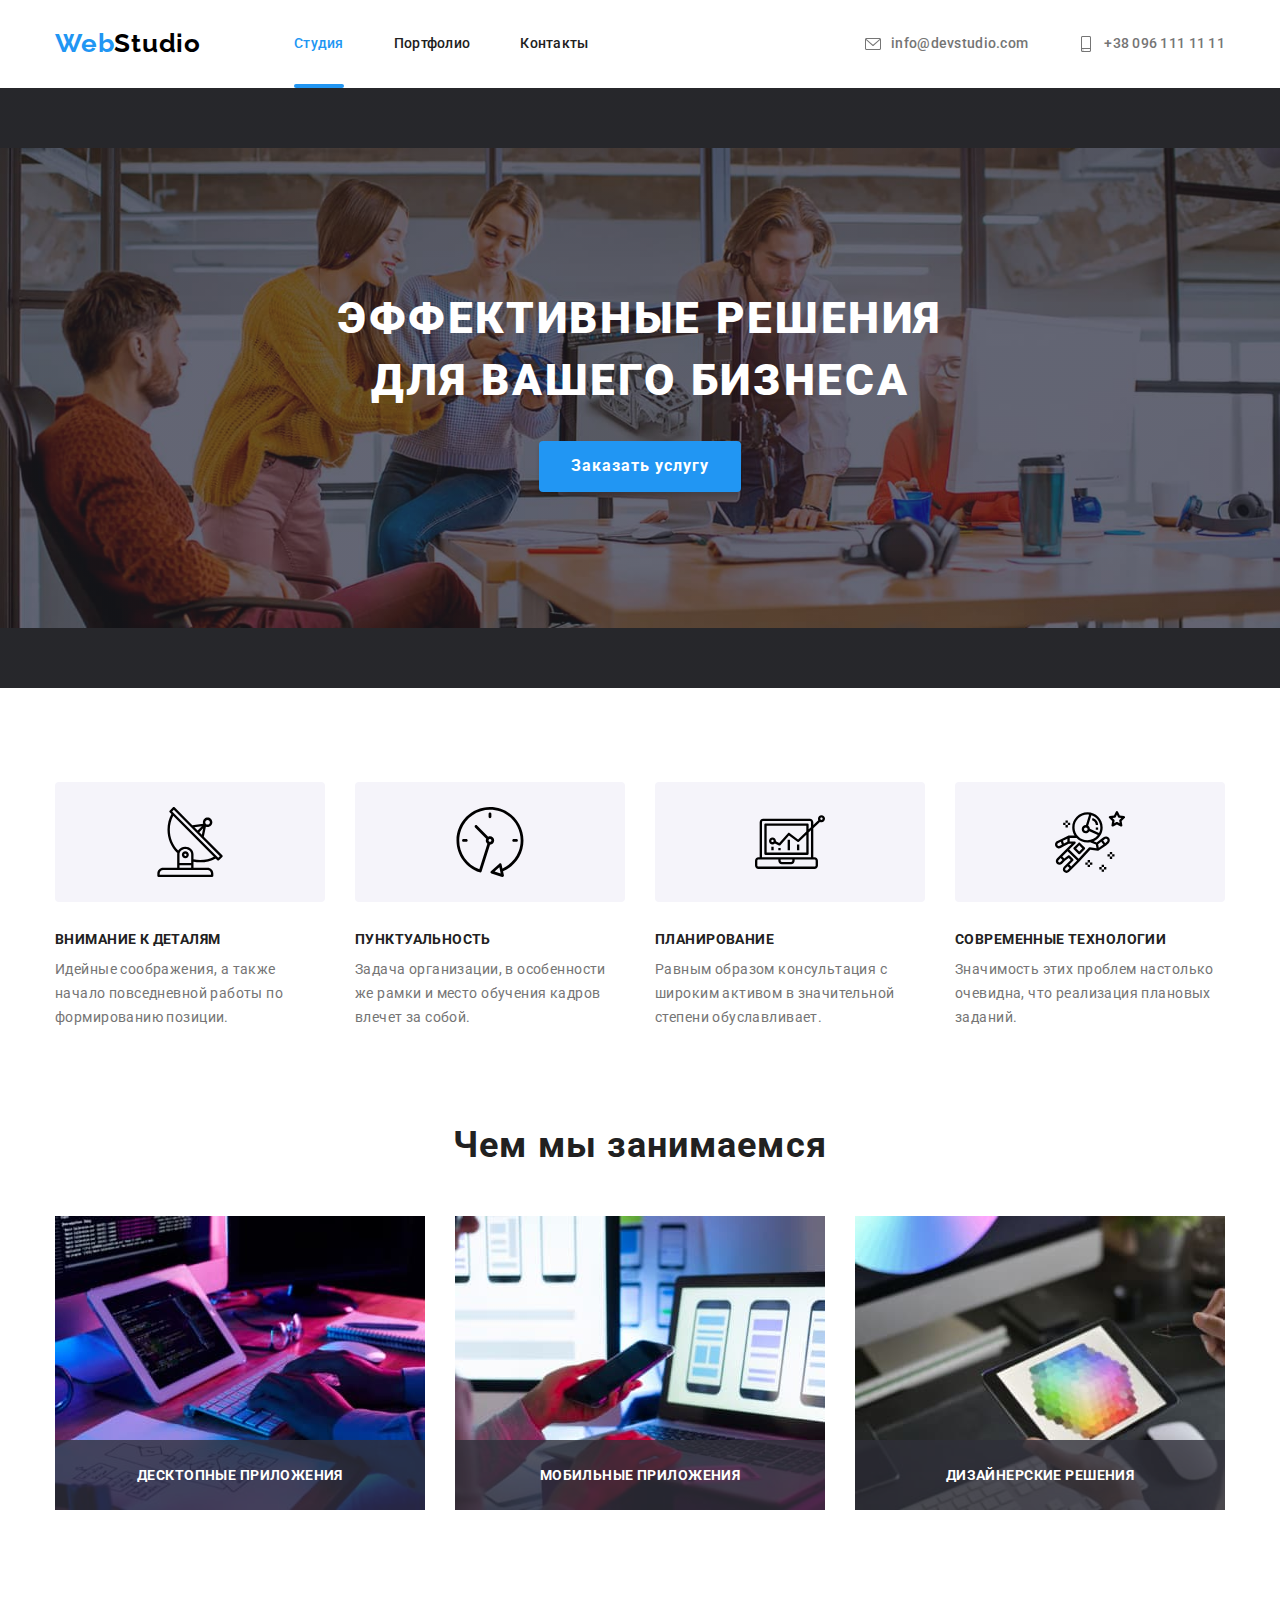
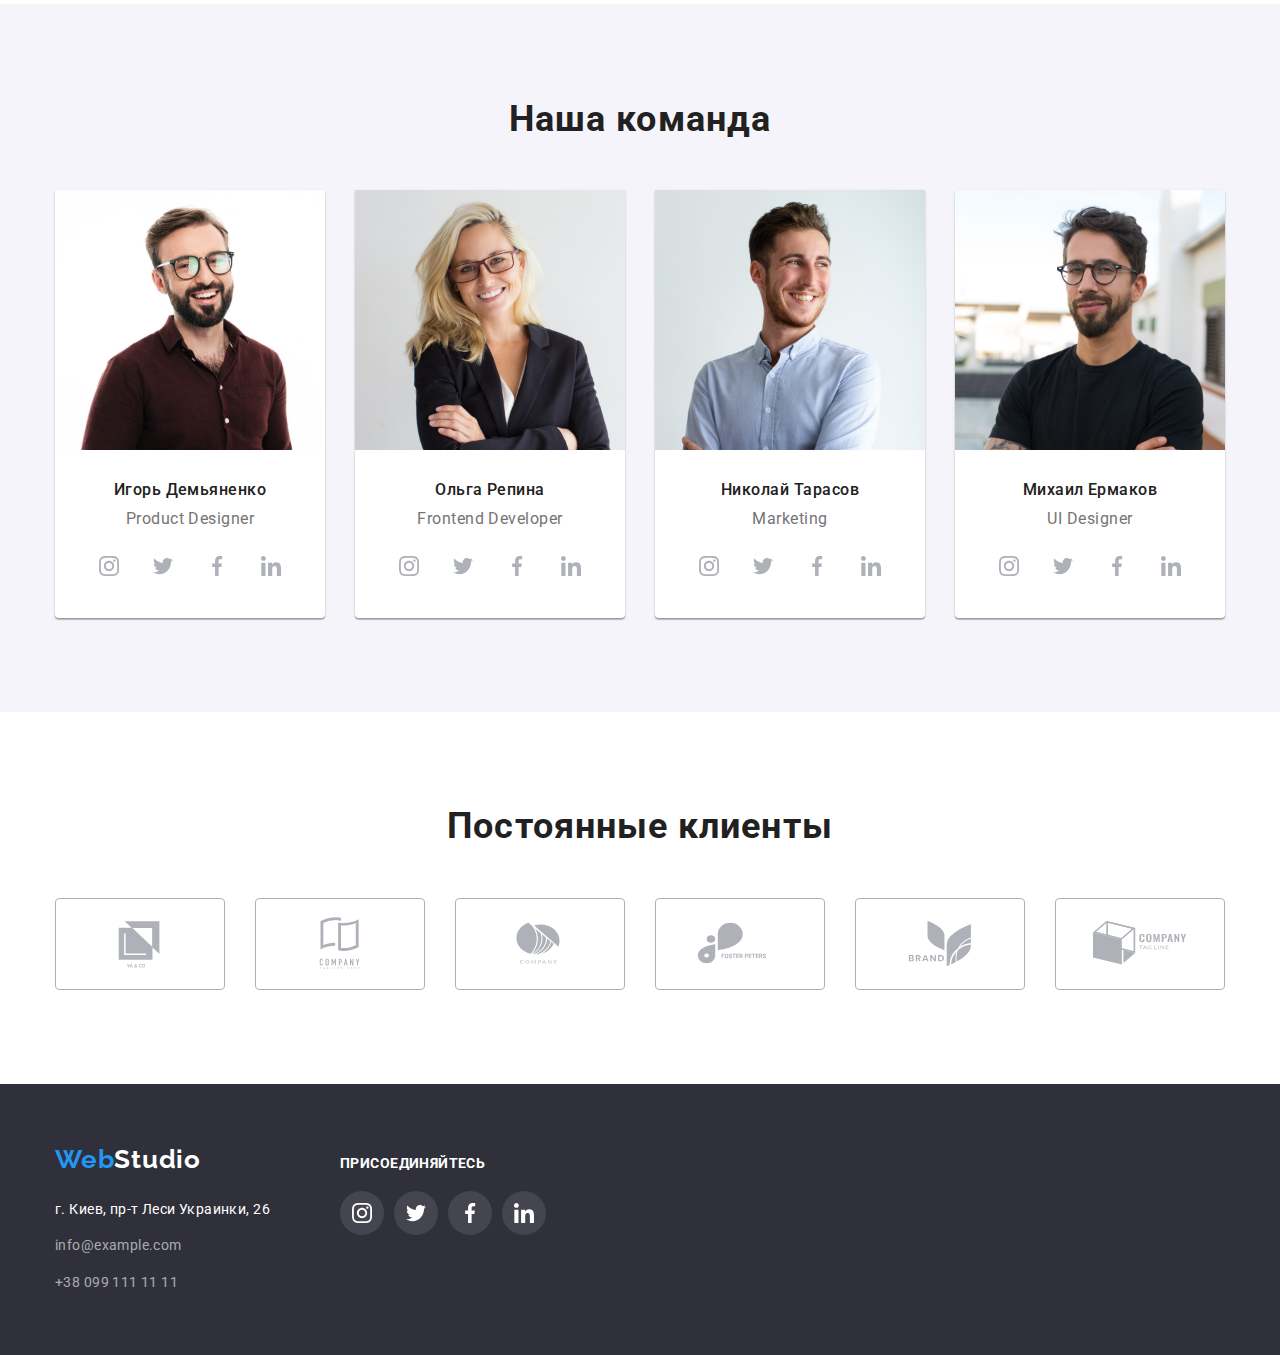
==== commit 2c6dc471: "сделал доп класс для текущей страницы" ====
--- a/index.html
+++ b/index.html
@@ -25,7 +25,7 @@
                 <nav class="navigation">
                     <a class="header-logo link" href="./index.html"><span class="header-logo-decor">Web</span>Studio</a>
                     <ul class="menu-list lists">
-                        <li class="nav-menu-item"><a class="menu-item link" href="./index.html">Студия</a></li>
+                        <li class="nav-menu-item"><a class="menu-item active-page1 link" href="./index.html">Студия</a></li>
                         <li class="nav-menu-item"><a class="menu-item link" href="./portfolio.html">Портфолио</a></li>
                         <li class="nav-menu-item"><a class="menu-item link" href="">Контакты</a></li>
                     </ul>
--- a/css/styles.css
+++ b/css/styles.css
@@ -171,10 +171,35 @@
 .menu-item:hover,
 .menu-item:focus {
     color: var(--menu-item-hover-focus-color);
-
-}
-
-.menu-item::after{
+    
+}
+
+.active-page1 {
+    color: var(--menu-item-hover-focus-color);
+
+}
+
+.active-page1::after{
+    content: "";
+    width: 100%;
+    height: 4px;
+    background: #2196F3;
+    color: #2196F3;
+    border-radius: 2px;
+    position: absolute;
+    bottom: 0;
+    left: 0;
+    opacity: 1;
+    transition: opacity 250ms cubic-bezier(0.4, 0, 0.2, 1);
+
+}
+
+.active-page2 {
+    color: var(--menu-item-hover-focus-color);
+
+}
+
+.active-page2::after{
     content: "";
     width: 100%;
     height: 4px;
@@ -183,13 +208,9 @@
     position: absolute;
     bottom: 0;
     left: 0;
-    opacity: 0;
+    opacity: 1;
     transition: opacity 250ms cubic-bezier(0.4, 0, 0.2, 1);
 
-}
-
-.menu-item:hover::after {
-    opacity: 1;
 }
 
 .email-nav,
@@ -369,7 +390,7 @@
     width: 100%;
     height: 100%;
     background: rgba(0, 0, 0, 0.2);
-
+    z-index: 1;
 }
 
 .backdrop.is-hidden {
@@ -509,6 +530,7 @@
 /*----------Страница index.html. Main. Section "services"----------*/
 .services {
     padding-top: 0;
+    z-index: 0;
 }
 
 .title-services {
